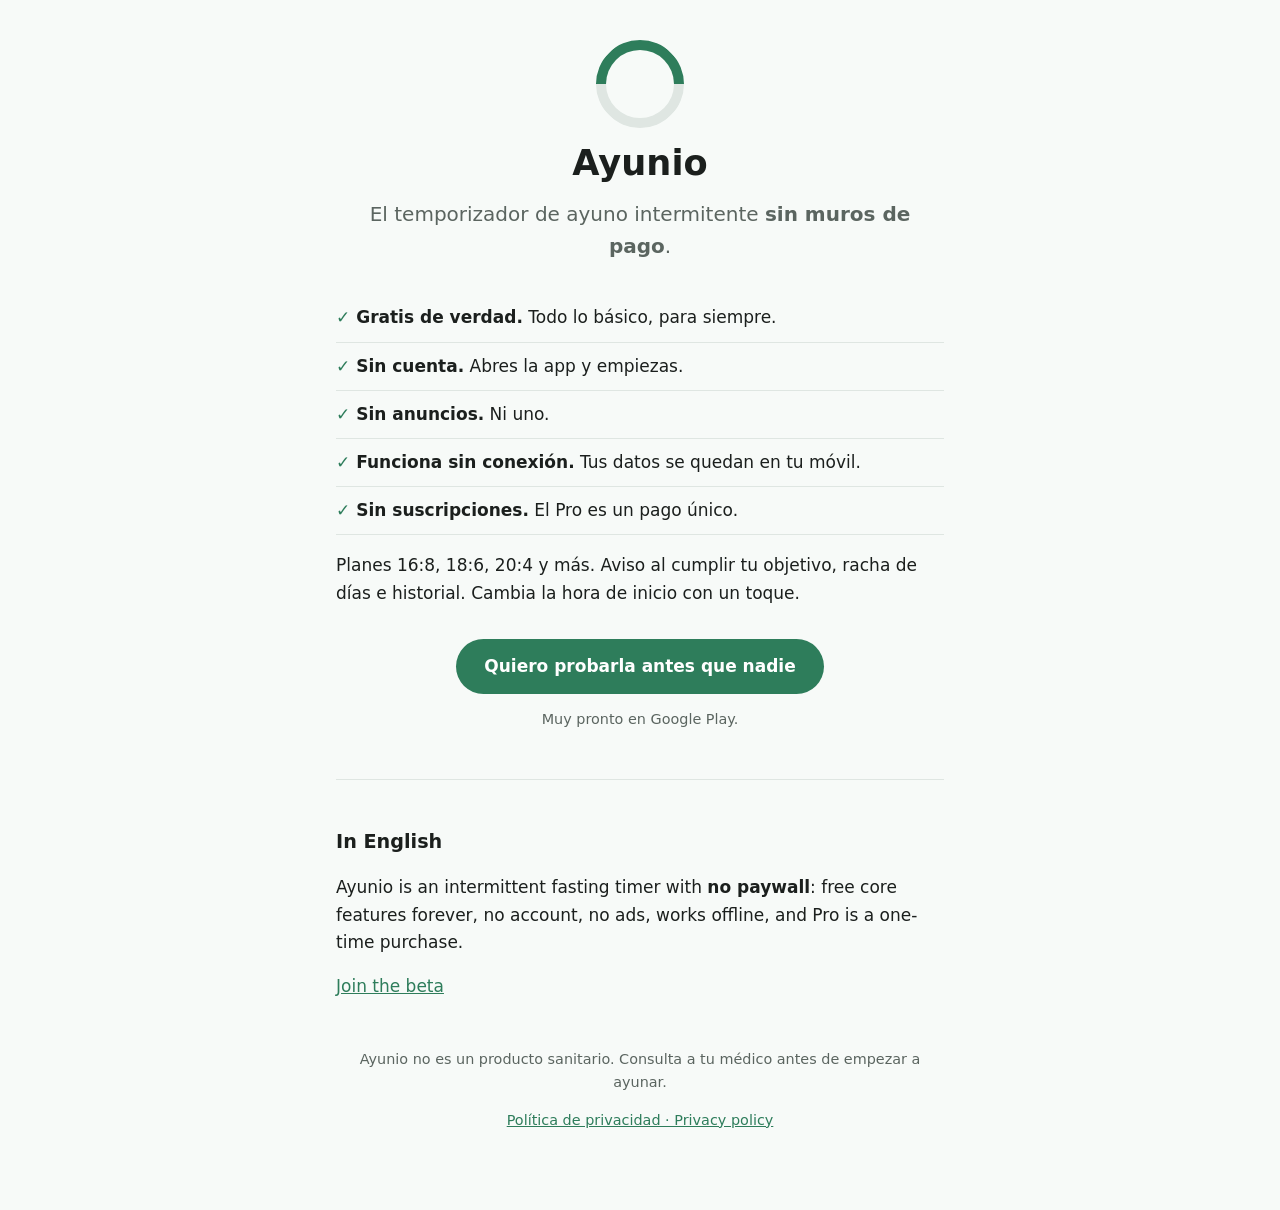
==== index.html @ 6d24bfd1 "Web de Ayunio: landing y política de privacidad Co-Authored-By: Claude Opus 5.5 <noreply@anthropic.c" ====
<!doctype html>
<html lang="es">
<head>
<meta charset="utf-8">
<meta name="viewport" content="width=device-width, initial-scale=1">
<title>Ayunio · Ayuno intermitente sin muros de pago</title>
<meta name="description" content="Temporizador de ayuno intermitente gratis, sin cuenta, sin anuncios y que funciona sin conexión.">
<link rel="stylesheet" href="estilo.css">
</head>
<body>
<main>
  <header>
    <div class="logo" aria-hidden="true"></div>
    <h1>Ayunio</h1>
    <p class="lema">El temporizador de ayuno intermitente <strong>sin muros de pago</strong>.</p>
  </header>

  <ul class="ventajas">
    <li><strong>Gratis de verdad.</strong> Todo lo básico, para siempre.</li>
    <li><strong>Sin cuenta.</strong> Abres la app y empiezas.</li>
    <li><strong>Sin anuncios.</strong> Ni uno.</li>
    <li><strong>Funciona sin conexión.</strong> Tus datos se quedan en tu móvil.</li>
    <li><strong>Sin suscripciones.</strong> El Pro es un pago único.</li>
  </ul>

  <p>Planes 16:8, 18:6, 20:4 y más. Aviso al cumplir tu objetivo, racha de días e historial. Cambia la hora de inicio con un toque.</p>

  <p class="cta"><a class="boton" href="mailto:ayunio.app@gmail.com?subject=Quiero%20probar%20Ayunio">Quiero probarla antes que nadie</a></p>
  <p class="nota">Muy pronto en Google Play.</p>

  <section lang="en">
    <h2>In English</h2>
    <p>Ayunio is an intermittent fasting timer with <strong>no paywall</strong>: free core features forever, no account, no ads, works offline, and Pro is a one-time purchase.</p>
    <p><a href="mailto:ayunio.app@gmail.com?subject=Ayunio%20beta">Join the beta</a></p>
  </section>

  <footer>
    <p class="nota">Ayunio no es un producto sanitario. Consulta a tu médico antes de empezar a ayunar.</p>
    <p class="nota"><a href="privacidad.html">Política de privacidad · Privacy policy</a></p>
  </footer>
</main>
</body>
</html>
---- estilo.css ----
:root {
  --fondo: #f7faf8;
  --texto: #1b1f1d;
  --suave: #5b6560;
  --acento: #2e7d5b;
  --acento-texto: #ffffff;
  --linea: #dfe6e2;
}
@media (prefers-color-scheme: dark) {
  :root {
    --fondo: #121614;
    --texto: #e7ece9;
    --suave: #a3ada8;
    --acento: #6fcf9f;
    --acento-texto: #0d1f16;
    --linea: #2a312d;
  }
}
* { box-sizing: border-box; }
body {
  margin: 0;
  background: var(--fondo);
  color: var(--texto);
  font: 17px/1.6 system-ui, -apple-system, "Segoe UI", Roboto, sans-serif;
}
main { max-width: 640px; margin: 0 auto; padding: 40px 16px 64px; }
a { color: var(--acento); }
h1 { font-size: 2.2rem; margin: 0.2em 0; }
h2 { font-size: 1.2rem; margin-top: 2em; }
header { text-align: center; margin-bottom: 32px; }
.logo {
  width: 88px; height: 88px; margin: 0 auto; border-radius: 50%;
  border: 10px solid var(--linea); border-top-color: var(--acento); border-right-color: var(--acento);
  transform: rotate(-45deg);
}
.lema { font-size: 1.25rem; color: var(--suave); margin: 0; }
.ventajas { list-style: none; padding: 0; }
.ventajas li { padding: 10px 0; border-bottom: 1px solid var(--linea); }
.ventajas li::before { content: "✓ "; color: var(--acento); font-weight: bold; }
.cta { text-align: center; margin: 32px 0 8px; }
.boton {
  display: inline-block; padding: 14px 28px; border-radius: 999px;
  background: var(--acento); color: var(--acento-texto); text-decoration: none; font-weight: 600;
}
.nota { color: var(--suave); font-size: 0.9rem; text-align: center; }
section { margin-top: 48px; padding-top: 8px; border-top: 1px solid var(--linea); }
footer { margin-top: 48px; }
hr { border: 0; border-top: 1px solid var(--linea); margin: 48px 0; }
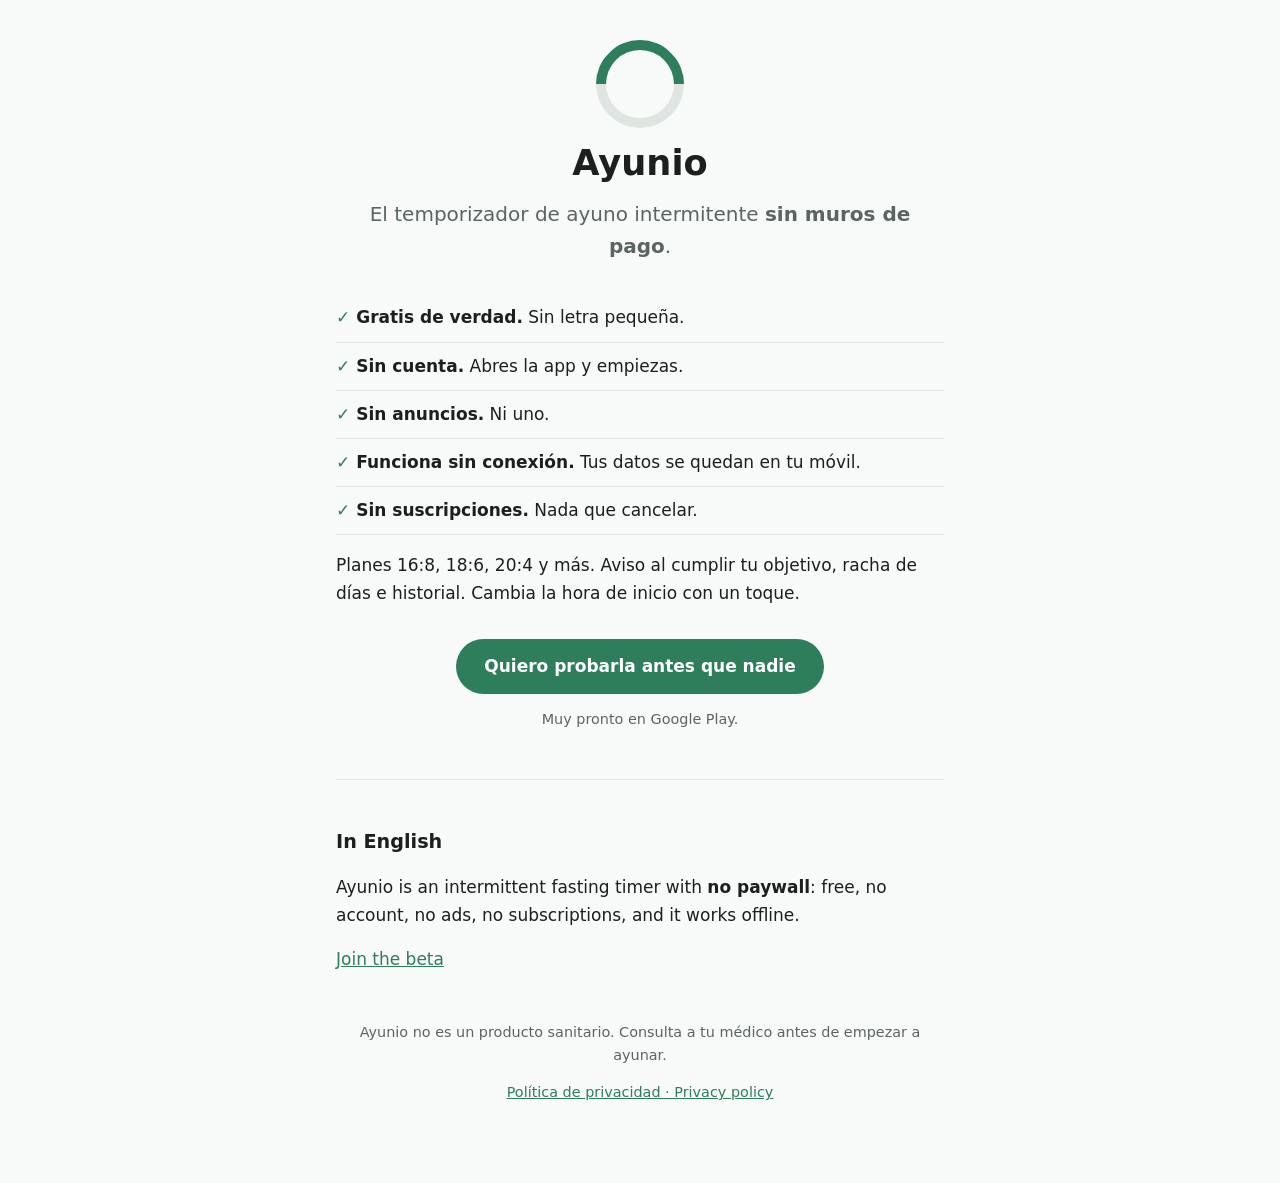
==== commit f3e5fa4c: "Quita las menciones al Pro y a las compras: la v1 sale sin pagos Co-Authored-By: Claude Opus 5.5 <no" ====
--- a/index.html
+++ b/index.html
@@ -16,11 +16,11 @@
   </header>
 
   <ul class="ventajas">
-    <li><strong>Gratis de verdad.</strong> Todo lo básico, para siempre.</li>
+    <li><strong>Gratis de verdad.</strong> Sin letra pequeña.</li>
     <li><strong>Sin cuenta.</strong> Abres la app y empiezas.</li>
     <li><strong>Sin anuncios.</strong> Ni uno.</li>
     <li><strong>Funciona sin conexión.</strong> Tus datos se quedan en tu móvil.</li>
-    <li><strong>Sin suscripciones.</strong> El Pro es un pago único.</li>
+    <li><strong>Sin suscripciones.</strong> Nada que cancelar.</li>
   </ul>
 
   <p>Planes 16:8, 18:6, 20:4 y más. Aviso al cumplir tu objetivo, racha de días e historial. Cambia la hora de inicio con un toque.</p>
@@ -30,7 +30,7 @@
 
   <section lang="en">
     <h2>In English</h2>
-    <p>Ayunio is an intermittent fasting timer with <strong>no paywall</strong>: free core features forever, no account, no ads, works offline, and Pro is a one-time purchase.</p>
+    <p>Ayunio is an intermittent fasting timer with <strong>no paywall</strong>: free, no account, no ads, no subscriptions, and it works offline.</p>
     <p><a href="mailto:ayunio.app@gmail.com?subject=Ayunio%20beta">Join the beta</a></p>
   </section>
 
